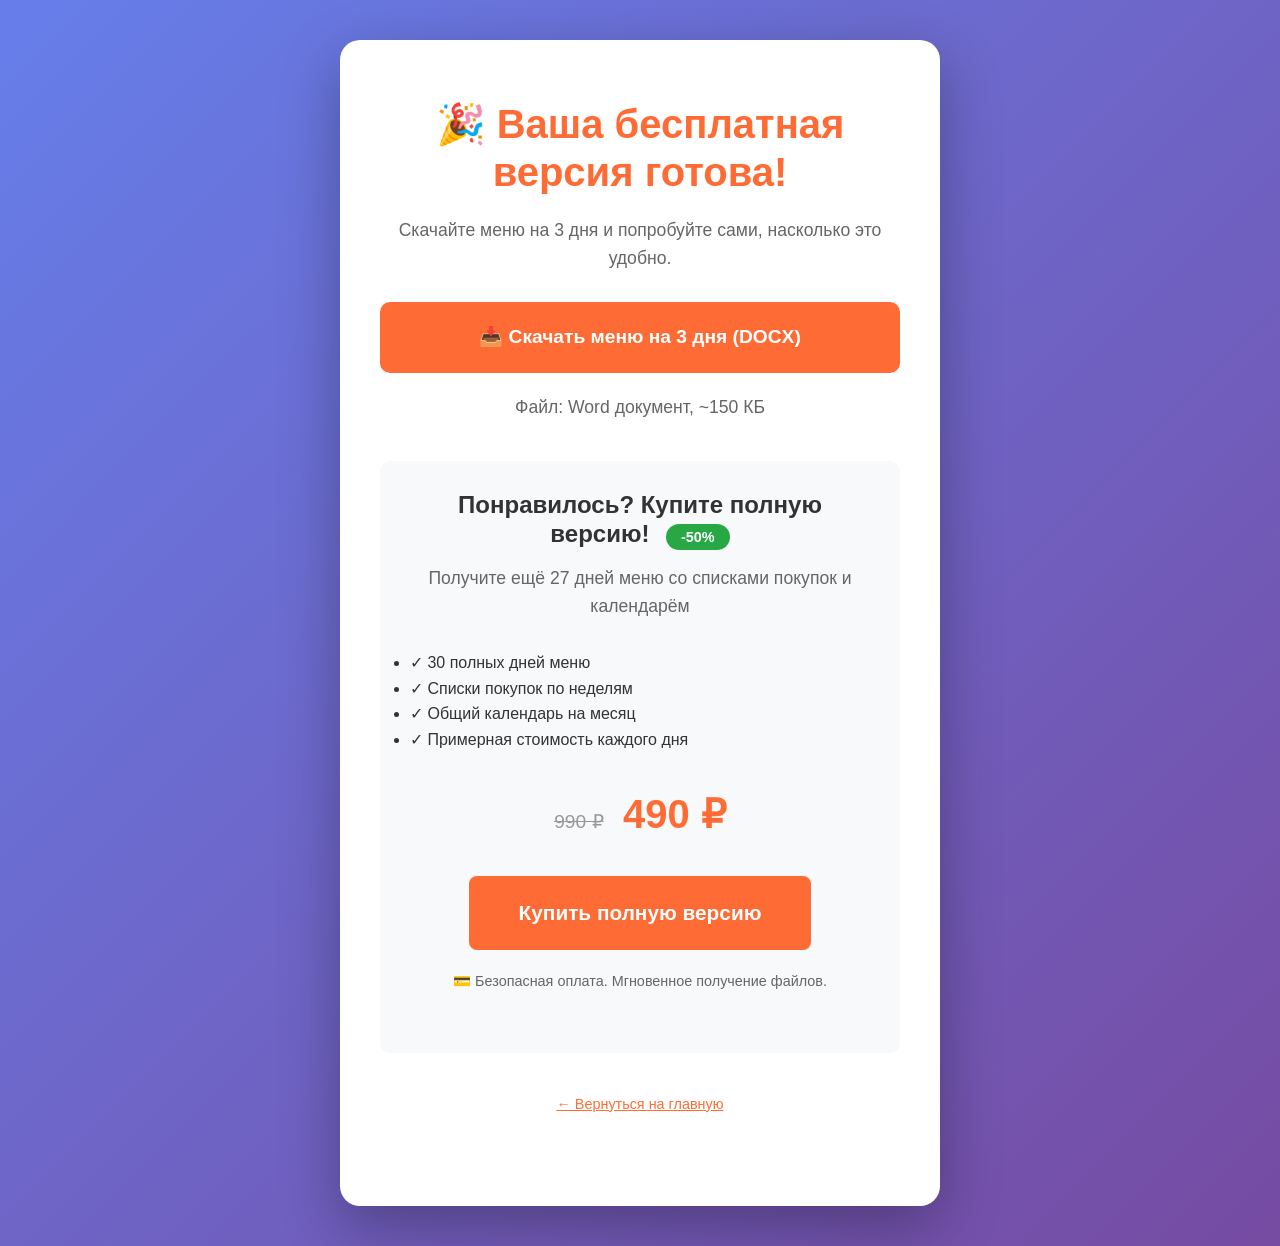
==== free.html @ c81d0bb7 "Add files via upload" ====
<!DOCTYPE html>
<html lang="ru">
<head>
    <meta charset="UTF-8">
    <meta name="viewport" content="width=device-width, initial-scale=1.0">
    <title>Скачать бесплатную версию — Меню на 3 дня</title>
    <link rel="stylesheet" href="style.css">
    <style>
        .free-download-page {
            min-height: 100vh;
            display: flex;
            align-items: center;
            justify-content: center;
            background: linear-gradient(135deg, #667eea 0%, #764ba2 100%);
            padding: 40px 20px;
        }
        
        .download-box {
            background: white;
            padding: 60px 40px;
            border-radius: 20px;
            max-width: 600px;
            width: 100%;
            text-align: center;
            box-shadow: 0 20px 60px rgba(0,0,0,0.3);
        }
        
        .download-box h1 {
            color: #FF6B35;
            margin-bottom: 20px;
        }
        
        .download-box p {
            font-size: 1.1rem;
            color: #666;
            margin-bottom: 30px;
        }
        
        .download-link {
            display: block;
            background: #FF6B35;
            color: white;
            padding: 20px 40px;
            border-radius: 10px;
            text-decoration: none;
            font-size: 1.2rem;
            font-weight: 600;
            margin: 20px 0;
            transition: all 0.3s;
        }
        
        .download-link:hover {
            background: #e55a2b;
            transform: translateY(-2px);
            box-shadow: 0 4px 12px rgba(255, 107, 53, 0.4);
        }
        
        .file-info {
            color: #999;
            font-size: 0.9rem;
            margin-top: 10px;
        }
        
        .upsell-box {
            background: #f8f9fa;
            padding: 30px;
            border-radius: 10px;
            margin-top: 40px;
        }
        
        .upsell-box h3 {
            color: #333;
            margin-bottom: 15px;
        }
        
        .discount-badge {
            background: #28a745;
            color: white;
            padding: 5px 15px;
            border-radius: 20px;
            font-size: 0.9rem;
            font-weight: 600;
            margin-left: 10px;
        }
    </style>
</head>
<body>

    <div class="free-download-page">
        <div class="download-box">
            <h1>🎉 Ваша бесплатная версия готова!</h1>
            <p>Скачайте меню на 3 дня и попробуйте сами, насколько это удобно.</p>
            
            <a href="Menyu_na_3_dnya_dlya_3_chelovek.docx" class="download-link" download>
                📥 Скачать меню на 3 дня (DOCX)
            </a>
            <p class="file-info">Файл: Word документ, ~150 КБ</p>
            
            <div class="upsell-box">
                <h3>Понравилось? Купите полную версию! 
                    <span class="discount-badge">-50%</span>
                </h3>
                <p>Получите ещё 27 дней меню со списками покупок и календарём</p>
                <ul style="text-align: left; margin: 20px 0;">
                    <li>✓ 30 полных дней меню</li>
                    <li>✓ Списки покупок по неделям</li>
                    <li>✓ Общий календарь на месяц</li>
                    <li>✓ Примерная стоимость каждого дня</li>
                </ul>
                <div style="margin: 30px 0;">
                    <span style="text-decoration: line-through; color: #999; font-size: 1.2rem;">990 ₽</span>
                    <span style="font-size: 2.5rem; font-weight: 700; color: #FF6B35; margin-left: 15px;">490 ₽</span>
                </div>
                <a href="index.html#buy" class="btn btn-primary btn-large">Купить полную версию</a>
                <p style="margin-top: 20px; color: #666; font-size: 0.9rem;">
                    💳 Безопасная оплата. Мгновенное получение файлов.
                </p>
            </div>
            
            <p style="margin-top: 40px; color: #999; font-size: 0.9rem;">
                <a href="index.html" style="color: #FF6B35;">← Вернуться на главную</a>
            </p>
        </div>
    </div>

    <script>
        // Отслеживание скачивания
        document.querySelector('.download-link').addEventListener('click', function() {
            if (typeof gtag !== 'undefined') {
                gtag('event', 'download', {
                    'event_category': 'Free Version',
                    'event_label': '3 Days Menu'
                });
            }
        });
    </script>

</body>
</html>
---- style.css ----
/* === ОБЩИЕ СТИЛИ === */
* {
    margin: 0;
    padding: 0;
    box-sizing: border-box;
}

body {
    font-family: 'Segoe UI', Tahoma, Geneva, Verdana, sans-serif;
    line-height: 1.6;
    color: #333;
    background: #fff;
}

.container {
    max-width: 1200px;
    margin: 0 auto;
    padding: 0 20px;
}

h1, h2, h3, h4 {
    margin-bottom: 1rem;
    line-height: 1.2;
}

h1 {
    font-size: 2.5rem;
    font-weight: 700;
}

h2 {
    font-size: 2rem;
    font-weight: 700;
    text-align: center;
    margin-bottom: 2rem;
}

h3 {
    font-size: 1.5rem;
    font-weight: 600;
}

p {
    margin-bottom: 1rem;
}

/* === КНОПКИ === */
.btn {
    display: inline-block;
    padding: 15px 40px;
    font-size: 1.1rem;
    font-weight: 600;
    text-decoration: none;
    border-radius: 8px;
    cursor: pointer;
    border: none;
    transition: all 0.3s;
}

.btn-primary {
    background: #FF6B35;
    color: white;
}

.btn-primary:hover {
    background: #e55a2b;
    transform: translateY(-2px);
    box-shadow: 0 4px 12px rgba(255, 107, 53, 0.4);
}

.btn-secondary {
    background: white;
    color: #FF6B35;
    border: 2px solid #FF6B35;
}

.btn-secondary:hover {
    background: #FF6B35;
    color: white;
}

.btn-large {
    padding: 20px 50px;
    font-size: 1.3rem;
}

/* === HEADER === */
.header {
    background: white;
    box-shadow: 0 2px 10px rgba(0,0,0,0.1);
    padding: 20px 0;
    position: sticky;
    top: 0;
    z-index: 1000;
}

.header .container {
    display: flex;
    justify-content: space-between;
    align-items: center;
}

.logo {
    font-size: 1.5rem;
    font-weight: 700;
    color: #FF6B35;
}

.nav {
    display: flex;
    gap: 30px;
}

.nav a {
    text-decoration: none;
    color: #333;
    font-weight: 500;
    transition: color 0.3s;
}

.nav a:hover {
    color: #FF6B35;
}

/* === HERO === */
.hero {
    background: linear-gradient(135deg, #667eea 0%, #764ba2 100%);
    color: white;
    padding: 80px 0;
    text-align: center;
}

.hero h1 {
    font-size: 3rem;
    margin-bottom: 1rem;
}

.hero-subtitle {
    font-size: 1.5rem;
    margin-bottom: 2rem;
    opacity: 0.95;
}

.hero-benefits {
    display: flex;
    justify-content: center;
    flex-wrap: wrap;
    gap: 20px;
    margin: 40px 0;
}

.benefit {
    background: rgba(255,255,255,0.2);
    padding: 15px 25px;
    border-radius: 30px;
    font-size: 1.1rem;
    backdrop-filter: blur(10px);
}

.hero-cta {
    display: flex;
    gap: 20px;
    justify-content: center;
    flex-wrap: wrap;
    margin-top: 40px;
}

/* === PROBLEM === */
.problem {
    padding: 80px 0;
    background: #f8f9fa;
}

.problem-grid {
    display: grid;
    grid-template-columns: repeat(auto-fit, minmax(300px, 1fr));
    gap: 30px;
    margin: 40px 0;
}

.problem-item {
    background: white;
    padding: 30px;
    border-radius: 12px;
    text-align: center;
    box-shadow: 0 4px 15px rgba(0,0,0,0.1);
    transition: transform 0.3s;
}

.problem-item:hover {
    transform: translateY(-5px);
}

.problem-icon {
    font-size: 3rem;
    margin-bottom: 15px;
}

.problem-result {
    text-align: center;
    font-size: 1.3rem;
    font-weight: 600;
    color: #FF6B35;
    margin-top: 40px;
}

/* === SOLUTION === */
.solution {
    padding: 80px 0;
}

.solution-intro {
    text-align: center;
    font-size: 1.3rem;
    max-width: 800px;
    margin: 0 auto 40px;
    color: #555;
}

.solution-benefits {
    display: grid;
    grid-template-columns: repeat(auto-fit, minmax(250px, 1fr));
    gap: 30px;
}

.solution-item {
    padding: 30px;
    border-left: 4px solid #FF6B35;
    background: #f8f9fa;
    border-radius: 8px;
}

.solution-item h3 {
    color: #FF6B35;
    margin-bottom: 15px;
}

/* === HOW IT WORKS === */
.how-it-works {
    padding: 80px 0;
    background: #f8f9fa;
}

.steps {
    display: grid;
    grid-template-columns: repeat(auto-fit, minmax(250px, 1fr));
    gap: 40px;
    margin-top: 40px;
}

.step {
    text-align: center;
    position: relative;
}

.step-number {
    width: 60px;
    height: 60px;
    background: #FF6B35;
    color: white;
    font-size: 2rem;
    font-weight: 700;
    border-radius: 50%;
    display: flex;
    align-items: center;
    justify-content: center;
    margin: 0 auto 20px;
}

/* === INSIDE === */
.inside {
    padding: 80px 0;
}

.inside-grid {
    display: grid;
    grid-template-columns: repeat(auto-fit, minmax(300px, 1fr));
    gap: 30px;
}

.inside-item {
    background: #f8f9fa;
    padding: 30px;
    border-radius: 12px;
    transition: transform 0.3s;
}

.inside-item:hover {
    transform: translateY(-5px);
}

.inside-item h3 {
    color: #FF6B35;
    margin-bottom: 15px;
}

/* === FREE VERSION === */
.free-version {
    padding: 80px 0;
    background: linear-gradient(135deg, #667eea 0%, #764ba2 100%);
    color: white;
}

.free-intro {
    text-align: center;
    font-size: 1.3rem;
    margin-bottom: 40px;
}

.free-box {
    background: white;
    color: #333;
    padding: 50px;
    border-radius: 15px;
    max-width: 700px;
    margin: 0 auto;
    text-align: center;
    box-shadow: 0 10px 40px rgba(0,0,0,0.2);
}

.free-list {
    list-style: none;
    text-align: left;
    margin: 30px 0;
    font-size: 1.1rem;
}

.free-list li {
    padding: 10px 0;
    border-bottom: 1px solid #eee;
}

.free-note {
    margin-top: 20px;
    color: #666;
    font-size: 0.95rem;
}

/* === EXAMPLE === */
.example {
    padding: 80px 0;
    background: #f8f9fa;
}

.example-day {
    display: grid;
    gap: 30px;
    margin: 40px 0;
}

.example-meal {
    background: white;
    padding: 30px;
    border-radius: 12px;
    box-shadow: 0 4px 15px rgba(0,0,0,0.1);
}

.example-meal h3 {
    color: #FF6B35;
    font-size: 1.2rem;
    text-transform: uppercase;
    letter-spacing: 1px;
    margin-bottom: 10px;
}

.example-time {
    color: #666;
    font-size: 0.95rem;
    margin: 10px 0;
}

.example-cost {
    text-align: center;
    font-size: 1.5rem;
    margin-top: 40px;
    color: #FF6B35;
}

/* === ADVANTAGES === */
.advantages {
    padding: 80px 0;
}

.advantages-grid {
    display: grid;
    grid-template-columns: repeat(auto-fit, minmax(300px, 1fr));
    gap: 30px;
}

.advantage-item {
    padding: 30px;
    background: #f8f9fa;
    border-radius: 12px;
    text-align: center;
}

.advantage-item h3 {
    color: #FF6B35;
    margin-bottom: 15px;
}

/* === TARGET === */
.target {
    padding: 80px 0;
    background: #f8f9fa;
}

.target-grid {
    display: grid;
    grid-template-columns: repeat(auto-fit, minmax(400px, 1fr));
    gap: 40px;
}

.target-item {
    background: white;
    padding: 40px;
    border-radius: 12px;
    box-shadow: 0 4px 15px rgba(0,0,0,0.1);
}

.target-item ul {
    list-style: none;
    margin-top: 20px;
}

.target-item li {
    padding: 10px 0;
    border-bottom: 1px solid #eee;
}

.target-for h3 {
    color: #28a745;
}

.target-not h3 {
    color: #dc3545;
}

/* === REVIEWS === */
.reviews {
    padding: 80px 0;
}

.reviews-grid {
    display: grid;
    grid-template-columns: repeat(auto-fit, minmax(300px, 1fr));
    gap: 30px;
}

.review-item {
    background: #f8f9fa;
    padding: 30px;
    border-radius: 12px;
    box-shadow: 0 4px 15px rgba(0,0,0,0.1);
}

.review-stars {
    color: #FFD700;
    font-size: 1.5rem;
    margin-bottom: 15px;
}

.review-text {
    font-style: italic;
    margin-bottom: 15px;
    font-size: 1.05rem;
}

.review-author {
    color: #666;
    font-size: 0.9rem;
}

/* === BUY === */
.buy {
    padding: 80px 0;
    background: linear-gradient(135deg, #667eea 0%, #764ba2 100%);
    color: white;
}

.buy-box {
    background: white;
    color: #333;
    padding: 50px;
    border-radius: 15px;
    max-width: 800px;
    margin: 0 auto;
    text-align: center;
    box-shadow: 0 10px 40px rgba(0,0,0,0.2);
}

.buy-includes {
    text-align: left;
    margin: 30px 0;
}

.buy-includes ul {
    list-style: none;
    font-size: 1.1rem;
}

.buy-includes li {
    padding: 10px 0;
    border-bottom: 1px solid #eee;
}

.buy-price {
    margin: 40px 0;
}

.price-old {
    font-size: 1.5rem;
    text-decoration: line-through;
    color: #999;
}

.price-new {
    font-size: 3rem;
    font-weight: 700;
    color: #FF6B35;
    margin: 10px 0;
}

.price-note {
    color: #666;
    font-size: 0.95rem;
}

.buy-guarantee {
    margin-top: 20px;
    color: #666;
    font-size: 0.95rem;
}

/* === FAQ === */
.faq {
    padding: 80px 0;
    background: #f8f9fa;
}

.faq-list {
    max-width: 800px;
    margin: 0 auto;
}

.faq-item {
    background: white;
    padding: 30px;
    margin-bottom: 20px;
    border-radius: 12px;
    box-shadow: 0 2px 10px rgba(0,0,0,0.1);
}

.faq-question {
    color: #FF6B35;
    margin-bottom: 15px;
}

.faq-answer {
    color: #555;
}

/* === FINAL CTA === */
.final-cta {
    padding: 80px 0;
    text-align: center;
}

.final-text {
    font-size: 1.3rem;
    margin-bottom: 40px;
    color: #555;
}

.final-buttons {
    display: flex;
    gap: 20px;
    justify-content: center;
    flex-wrap: wrap;
}

/* === FOOTER === */
.footer {
    background: #2c3e50;
    color: white;
    padding: 40px 0;
    text-align: center;
}

.footer-links {
    display: flex;
    gap: 30px;
    justify-content: center;
    margin: 20px 0;
    flex-wrap: wrap;
}

.footer-links a {
    color: white;
    text-decoration: none;
    transition: opacity 0.3s;
}

.footer-links a:hover {
    opacity: 0.7;
}

.footer-contact {
    margin-top: 20px;
    font-size: 0.9rem;
    opacity: 0.8;
}

/* === RESPONSIVE === */
@media (max-width: 768px) {
    h1 {
        font-size: 2rem;
    }
    
    h2 {
        font-size: 1.5rem;
    }
    
    .hero h1 {
        font-size: 2rem;
    }
    
    .hero-subtitle {
        font-size: 1.2rem;
    }
    
    .hero-benefits {
        flex-direction: column;
        align-items: center;
    }
    
    .nav {
        flex-direction: column;
        gap: 10px;
    }
    
    .problem-grid,
    .solution-benefits,
    .steps,
    .inside-grid,
    .advantages-grid,
    .target-grid,
    .reviews-grid {
        grid-template-columns: 1fr;
    }
    
    .btn {
        padding: 12px 30px;
        font-size: 1rem;
    }
    
    .btn-large {
        padding: 15px 40px;
        font-size: 1.1rem;
    }
    
    .free-box,
    .buy-box {
        padding: 30px 20px;
    }
}
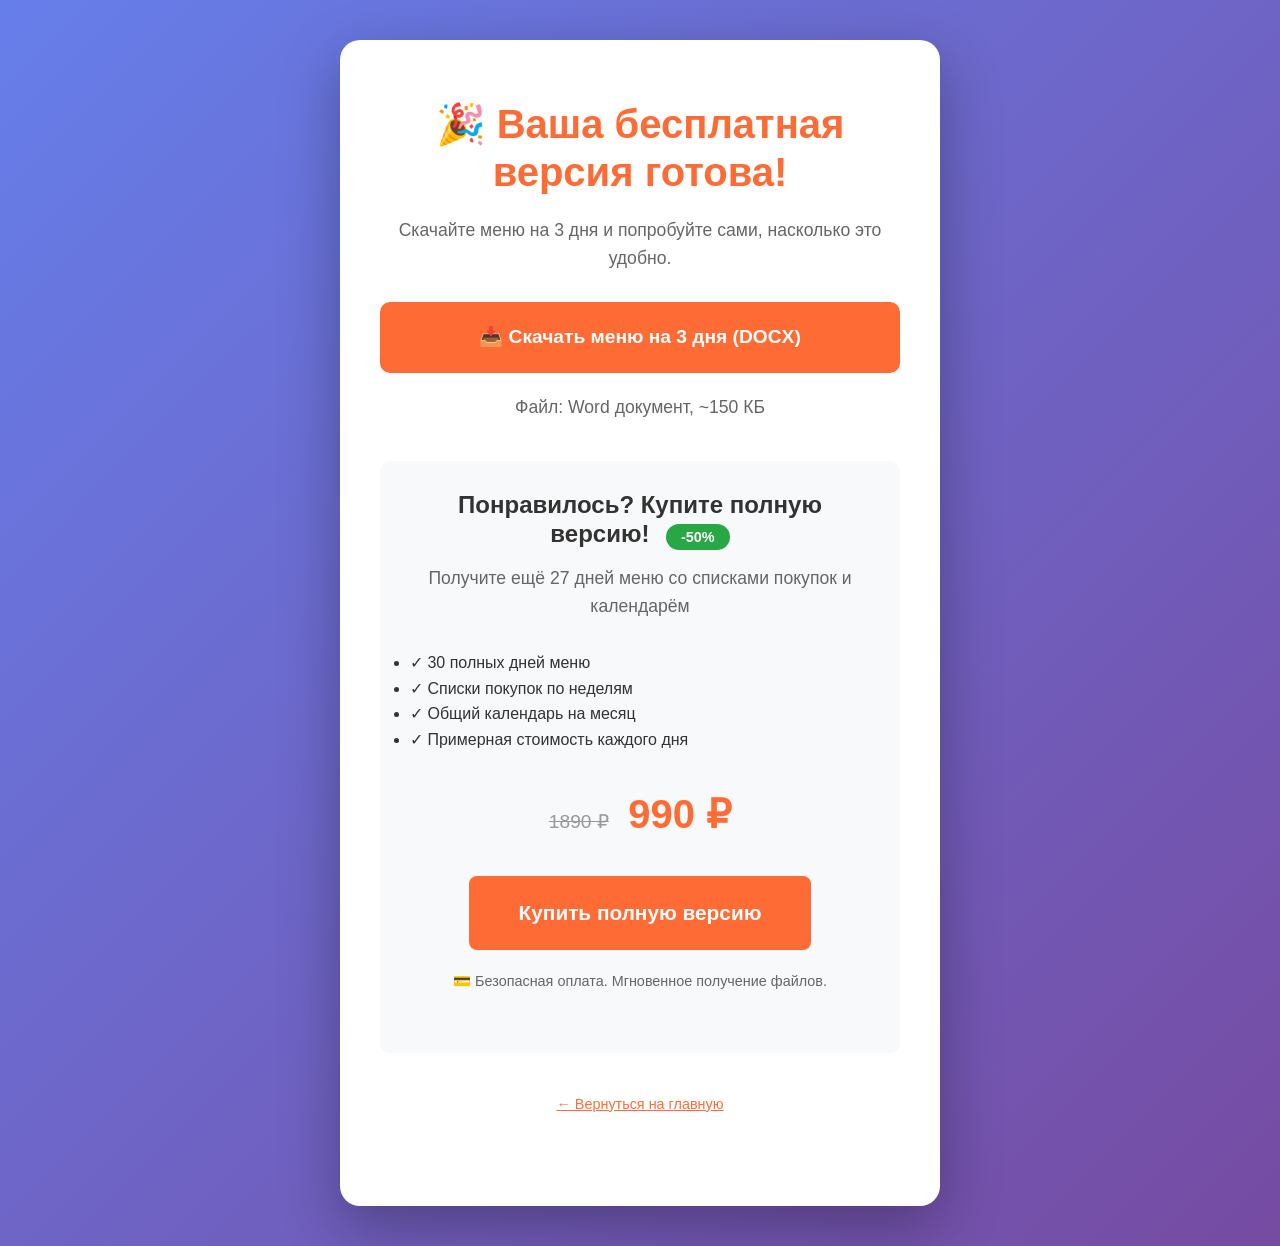
==== commit 0cf53710: "Update pricing details in free.html" ====
--- a/free.html
+++ b/free.html
@@ -109,8 +109,8 @@
                     <li>✓ Примерная стоимость каждого дня</li>
                 </ul>
                 <div style="margin: 30px 0;">
-                    <span style="text-decoration: line-through; color: #999; font-size: 1.2rem;">990 ₽</span>
-                    <span style="font-size: 2.5rem; font-weight: 700; color: #FF6B35; margin-left: 15px;">490 ₽</span>
+                    <span style="text-decoration: line-through; color: #999; font-size: 1.2rem;">1890 ₽</span>
+                    <span style="font-size: 2.5rem; font-weight: 700; color: #FF6B35; margin-left: 15px;">990 ₽</span>
                 </div>
                 <a href="index.html#buy" class="btn btn-primary btn-large">Купить полную версию</a>
                 <p style="margin-top: 20px; color: #666; font-size: 0.9rem;">
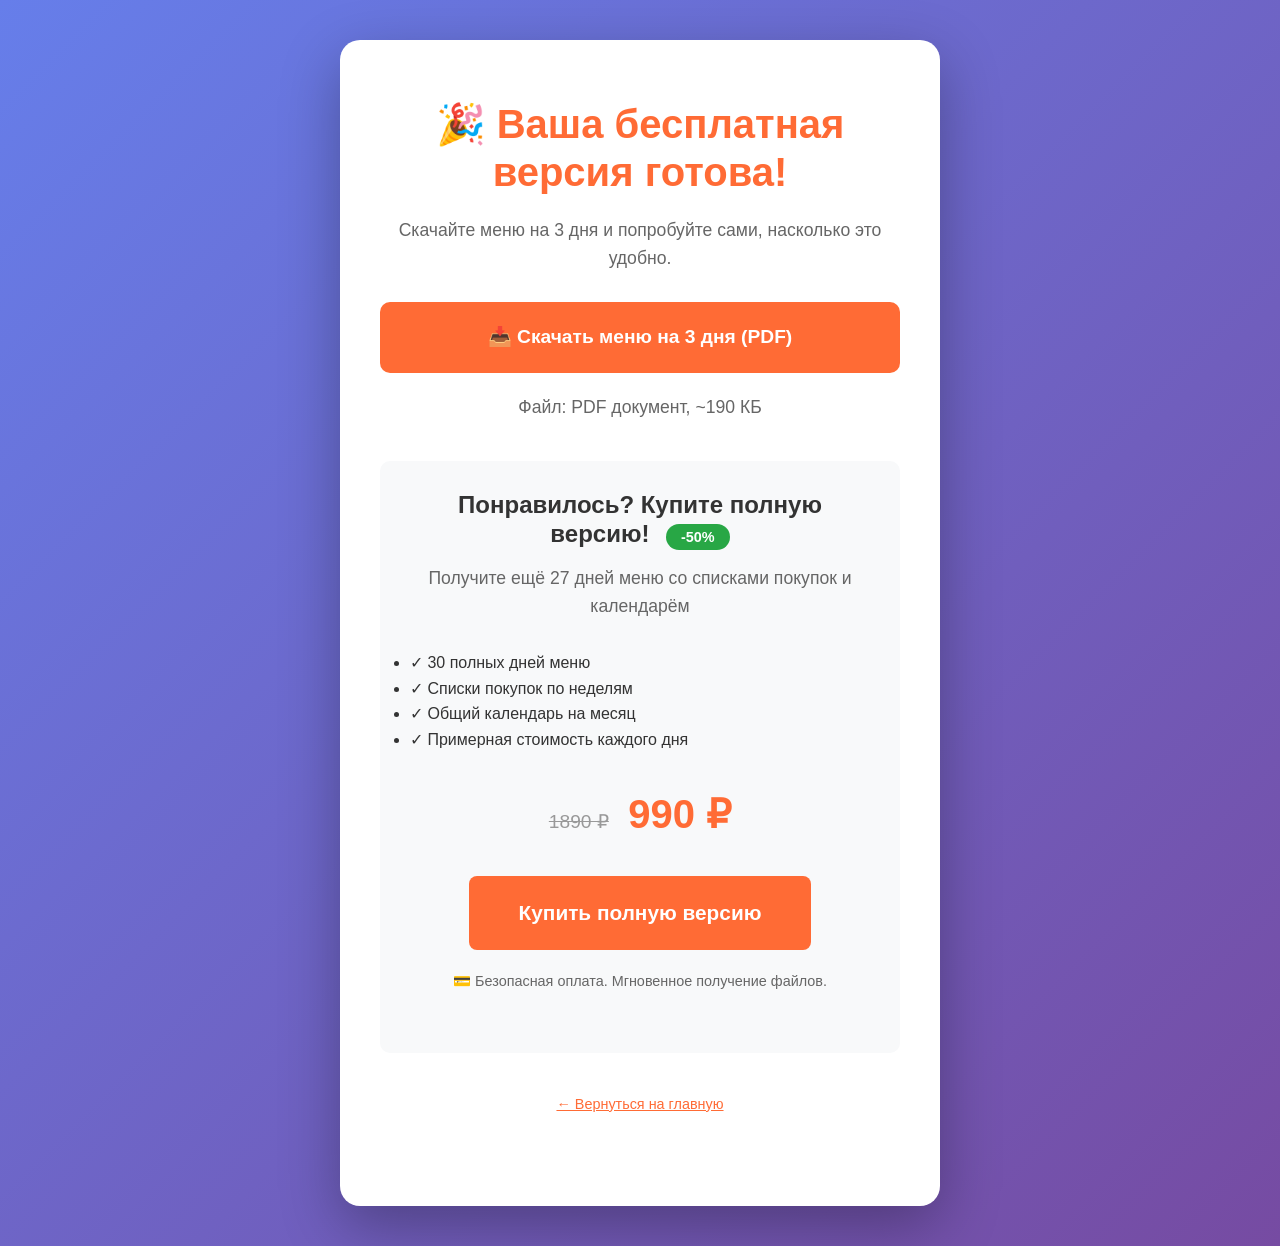
==== commit 36a809bd: "Change download link from DOCX to PDF format" ====
--- a/free.html
+++ b/free.html
@@ -92,10 +92,10 @@
             <h1>🎉 Ваша бесплатная версия готова!</h1>
             <p>Скачайте меню на 3 дня и попробуйте сами, насколько это удобно.</p>
             
-            <a href="Menyu_na_3_dnya_dlya_3_chelovek.docx" class="download-link" download>
-                📥 Скачать меню на 3 дня (DOCX)
+            <a href="files/Menyu_na_3_dnya_dlya_3_chelovek.pdf" class="download-link" download>
+                📥 Скачать меню на 3 дня (PDF)
             </a>
-            <p class="file-info">Файл: Word документ, ~150 КБ</p>
+            <p class="file-info">Файл: PDF документ, ~190 КБ</p>
             
             <div class="upsell-box">
                 <h3>Понравилось? Купите полную версию! 
